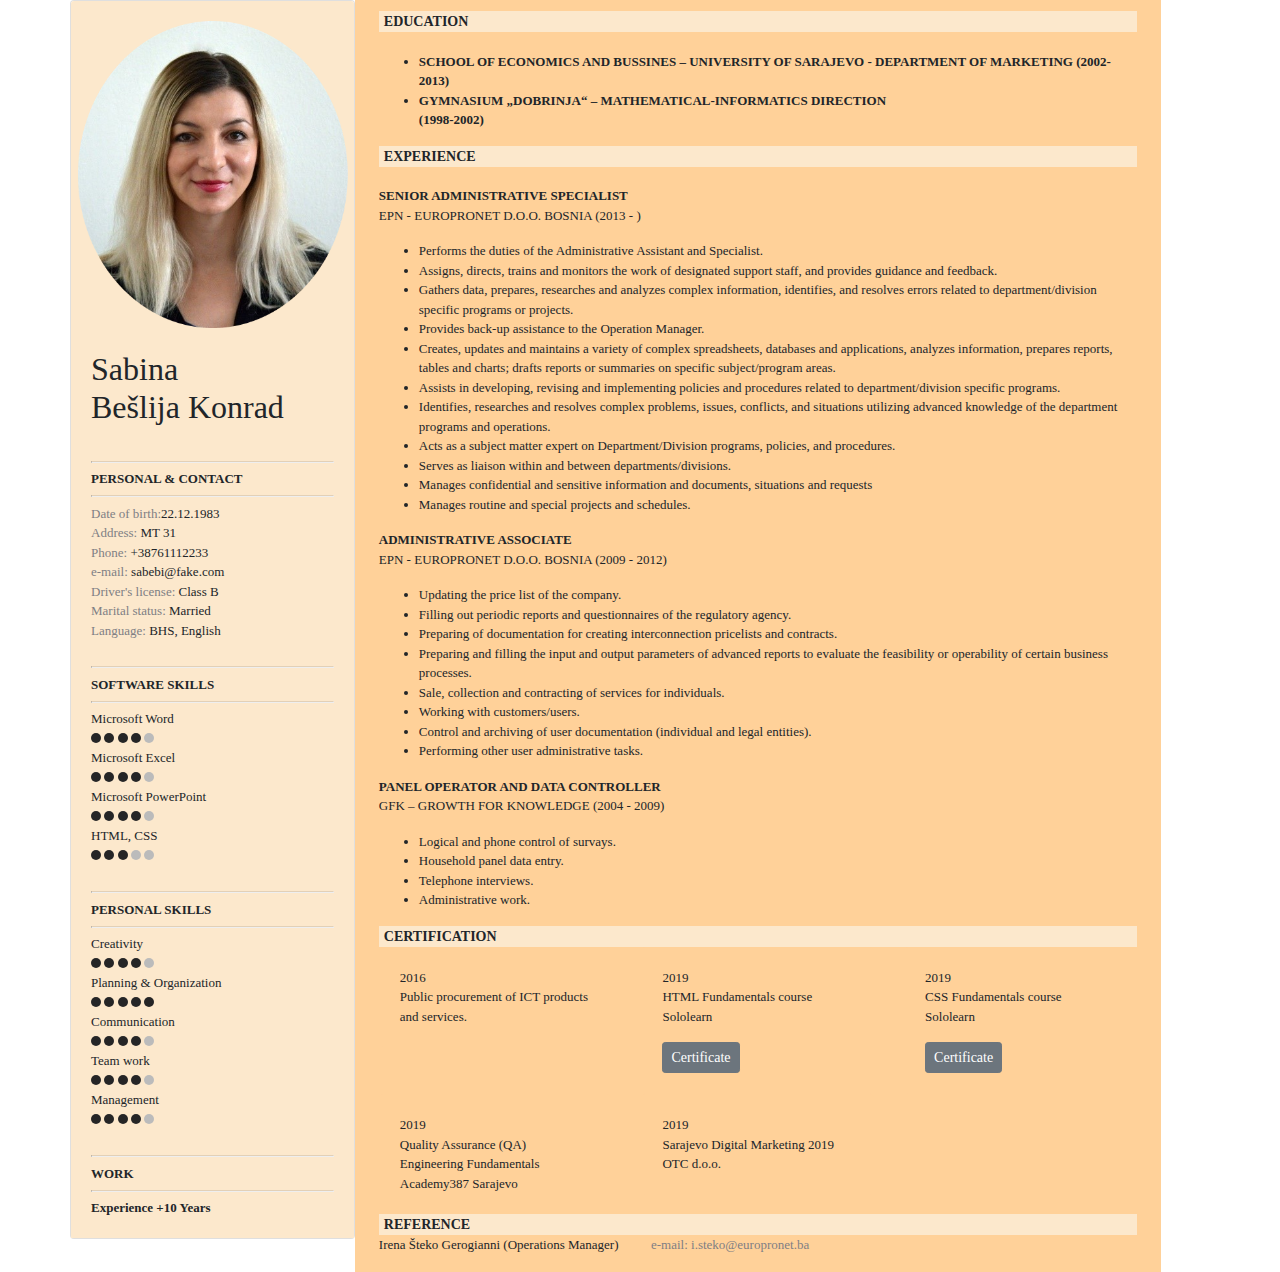
==== bhs.html @ 708a969f "Create bhs.html" ====
<!DOCTYPE html>
<html lang="en">
<html>
<head>
	<link rel="stylesheet" href="https://stackpath.bootstrapcdn.com/bootstrap/4.3.1/css/bootstrap.min.css" integrity="sha384-ggOyR0iXCbMQv3Xipma34MD+dH/1fQ784/j6cY/iJTQUOhcWr7x9JvoRxT2MZw1T" crossorigin="anonymous">
	<link rel="stylesheet" href="style.css">
	<title>Sabina CV</title>

<meta charset="utf-8">
<meta name="viewport" content="width=device-width, initial-scale=1, shrink-to-fit=no">


</head>
<body>
<div class="container">
 <div class="row" >
   	<div class="col-3 paddingrem">
  		<div class="card">
  			<img src="resources/sabina1.png" class="card-img-top bgcolor2" alt="...">
  	<div class="card-body bgcolor2">
    	<h2>Sabina<br> Bešlija Konrad</h2>
    	<br>
    		<hr>
    		<b>PERSONAL & CONTACT</b>
    		<hr>
    	    	<span>Date of birth:</span>22.12.1983<br><span>Address:</span> MT 31<br><span> Phone:</span> +38761112233<br><span>e-mail:</span>	sabebi@fake.com<br> <span>Driver's license:</span> Class B<br> <span>Marital status:</span> Married <br> <span>Language:</span> BHS, English
    <div>
    	<br><hr><b>SOFTWARE SKILLS</b> <hr>
    		Microsoft Word <br>
			<span class="dot dotfull"></span>
			<span class="dot dotfull"></span>
			<span class="dot dotfull"></span>
			<span class="dot dotfull"></span>
			<span class="dot"></span><br>
			Microsoft Excel <br>
			<span class="dot dotfull"></span>
			<span class="dot dotfull"></span>
			<span class="dot dotfull"></span>
			<span class="dot dotfull"></span>
			<span class="dot"></span><br>
			Microsoft PowerPoint <br>
			<span class="dot dotfull"></span>
			<span class="dot dotfull"></span>
			<span class="dot dotfull"></span>
			<span class="dot dotfull"></span>
			<span class="dot"></span><br>
			HTML, CSS <br>
			<span class="dot dotfull"></span>
			<span class="dot dotfull"></span>
			<span class="dot dotfull"></span>
			<span class="dot"></span>
			<span class="dot"></span><br>
	</div>
	    <div>
    	<br><hr><b>PERSONAL SKILLS</b> <hr>
    		Creativity <br>
			<span class="dot dotfull"></span>
			<span class="dot dotfull"></span>
			<span class="dot dotfull"></span>
			<span class="dot dotfull"></span>
			<span class="dot"></span><br>
			Planning & Organization <br>
			<span class="dot dotfull"></span>
			<span class="dot dotfull"></span>
			<span class="dot dotfull"></span>
			<span class="dot dotfull"></span>
			<span class="dot dotfull"></span><br>
			Communication <br>
			<span class="dot dotfull"></span>
			<span class="dot dotfull"></span>
			<span class="dot dotfull"></span>
			<span class="dot dotfull"></span>
			<span class="dot"></span><br>
			Team work<br>
			<span class="dot dotfull"></span>
			<span class="dot dotfull"></span>
			<span class="dot dotfull"></span>
			<span class="dot dotfull"></span>
			<span class="dot"></span><br>
			Management <br>
			<span class="dot dotfull"></span>
			<span class="dot dotfull"></span>
			<span class="dot dotfull"></span>
			<span class="dot dotfull"></span>
			<span class="dot"></span><br>
	</div>

	 <div>
    	<br><hr><b>WORK</b> <hr>
    		<b>Experience +10 Years</b><br></div>
  	</div>
	</div>
 	</div>
	<div class="col-1-5 bgcolor"></div>
	<div class="col-8 paddingrem bgcolor">
  		<div class="card cardstyle top-buffer">
	 		<div class="bgcolor2 font1">EDUCATION</div>
	  		<div class="cardstyle liststyle">
	  			<br>
	  			<ul>
	  				<li>SCHOOL OF ECONOMICS AND BUSSINES – UNIVERSITY OF SARAJEVO - DEPARTMENT OF MARKETING (2002-2013)</li>
	     			<li>GYMNASIUM „DOBRINJA“ – MATHEMATICAL-INFORMATICS DIRECTION <br>(1998-2002)</li>
	     		</ul> 
			</div>
			
			<div class="bgcolor2 font1">EXPERIENCE</div>
	  		<div class="cardstyle"><br>
	     	<p class="liststyle2"><b>SENIOR ADMINISTRATIVE SPECIALIST</b><br>EPN -  EUROPRONET D.O.O. BOSNIA (2013 - )</p> 
	     		<ul>
	     			<li>Performs the duties of the Administrative Assistant and Specialist.</li> 
	     			<li>Assigns, directs, trains and monitors the work of designated support staff, and provides guidance and feedback.</li>
	     			<li>Gathers data, prepares, researches and analyzes complex information, identifies, and resolves errors related to department/division specific programs or projects.</li>
	     			<li>Provides back-up assistance to the Operation Manager.</li>
	     			<li>Creates, updates and maintains a variety of complex spreadsheets, databases and applications, analyzes information, prepares reports, tables and charts; drafts reports or summaries on specific subject/program areas.</li>
	     			<li>Assists in developing, revising and implementing policies and procedures related to department/division specific programs.</li>
	     			<li>Identifies, researches and resolves complex problems, issues, conflicts, and situations utilizing advanced knowledge of the department programs and operations.</li>
	     			<li>Acts as a subject matter expert on Department/Division programs, policies, and procedures.</li>
	     			<li>Serves as liaison within and between departments/divisions.</li>
	     			<li>Manages confidential and sensitive information and documents, situations and requests</li>
	     			<li>Manages routine and special projects and schedules.</li> 
	     		</ul>

	     	<p class="liststyle2"><b>ADMINISTRATIVE ASSOCIATE</b><br>EPN -  EUROPRONET D.O.O. BOSNIA (2009 - 2012) </p> 
	     		<ul>
	     			<li>Updating the price list of the company.</li> 
	     			<li>Filling out periodic reports and questionnaires of the regulatory agency.</li>
	     			<li>Preparing of documentation for creating interconnection pricelists and contracts.</li>
	     			<li>Preparing and filling the input and output parameters of advanced reports to evaluate the feasibility or operability of certain business processes.</li>
	     			<li>Sale, collection and contracting of services for individuals.</li>
	     			<li>Working with customers/users.</li>
	     			<li>Control and archiving of user documentation (individual and legal entities).</li>
	     			<li>Performing other user administrative tasks.</li>
	     		</ul>
	     	
	     	<p class="liststyle2"><b>PANEL OPERATOR AND DATA CONTROLLER</b><br>GFK – GROWTH FOR KNOWLEDGE (2004 - 2009) </p> 
	     		<ul>
	     			<li>Logical and phone control of survays.</li> 
	     			<li>Household panel data entry.</li>
	     			<li>Telephone interviews.</li>
	     			<li>Administrative work.</li>
	     		
	     		</ul>		

			</div>
			<div class="bgcolor2 font1">CERTIFICATION</div>
	  		<div class="cardstyle">
					<div class="row">
				  <div class="col-sm-4">
				    <div class="card cardstyle">
				      <div class="card-body">
				        <p class="card-text">2016<br>Public procurement of ICT products and services.</p>
				      </div>
				    </div>
				  </div>
				  <div class="col-sm-4">
				    <div class="card cardstyle">
				      <div class="card-body">
				        <p class="card-text">2019<br>HTML Fundamentals course<br>Sololearn </p>
				        <a href="https://www.sololearn.com/Certificate/1014-13372928/pdf/" class="btn btn-secondary btn-sm">Certificate</a>
				      </div>
				    </div>
				  </div>
				  <div class="col-sm-4">
				    <div class="card cardstyle">
				      <div class="card-body">
				        <p class="card-text">2019 <br>CSS Fundamentals course<br>Sololearn </p>
				        <a href="https://www.sololearn.com/Certificate/1023-13372928/pdf/" class="btn btn-secondary btn-sm">Certificate</a>
				      </div>
				    </div>
				  </div>
				  <div class="col-sm-4">
				    <div class="card cardstyle">
				      <div class="card-body">
				        <p class="card-text">2019 <br>Quality Assurance (QA) Engineering Fundamentals<br>Academy387 Sarajevo</p>
				      </div>
				    </div>
				  </div>
				  <div class="col-sm-4">
				    <div class="card cardstyle">
				      <div class="card-body">
				        <p class="card-text">2019 <br>Sarajevo Digital Marketing 2019<br>OTC d.o.o. </p>
				      </div>
				    </div>
				  </div>
				</div>

				</div>
			<div class="bgcolor2 font1">REFERENCE</div>
	  		<div class="cardstyle">
	  			<P>Irena Šteko Gerogianni (Operations Manager)<span class="tab">e-mail: i.steko@europronet.ba</span></P>
	  		</div>


	     </div>
		</div>
    
<div class="col-1-5 paddingrem" style="background-color: #ffd199">
</div>

    </div>
 </div>


<script src="https://code.jquery.com/jquery-3.3.1.slim.min.js" integrity="sha384-q8i/X+965DzO0rT7abK41JStQIAqVgRVzpbzo5smXKp4YfRvH+8abtTE1Pi6jizo" crossorigin="anonymous"></script>
<script src="https://cdnjs.cloudflare.com/ajax/lib<p>
  <a class="btn btn-primary" data-toggle="collapse" href="#collapseExample" role="button" aria-expanded="false" aria-controls="collapseExample">
    Link with href
  </a>
  <button class="btn btn-primary" type="button" data-toggle="collapse" data-target="#collapseExample" aria-expanded="false" aria-controls="collapseExample">
    Button with data-target
  </button>
</p>
<div class="collapse" id="collapseExample">
  <div class="card card-body">
    Anim pariatur cliche reprehenderit, enim eiusmod high life accusamus terry richardson ad squid. Nihil anim keffiyeh helvetica, craft beer labore wes anderson cred nesciunt sapiente ea proident.
  </div>
</div>s/popper.js/1.14.7/umd/popper.min.js" integrity="sha384-UO2eT0CpHqdSJQ6hJty5KVphtPhzWj9WO1clHTMGa3JDZwrnQq4sF86dIHNDz0W1" crossorigin="anonymous"></script>
<script src="https://stackpath.bootstrapcdn.com/bootstrap/4.3.1/js/bootstrap.min.js" integrity="sha384-JjSmVgyd0p3pXB1rRibZUAYoIIy6OrQ6VrjIEaFf/nJGzIxFDsf4x0xIM+B07jRM" crossorigin="anonymous"></script>
</body>
</html>
---- style.css ----
.leftcard{
	background-color: #ceabbb;

}
.paddingrem{
	padding-right: 0;
	padding-left: 0;
}
.cardstyle{
	border-color: #ffd199;
	/* height: 400; */
	background-color: #ffd199
}

.top-buffer { 
	margin-top:10px; 
}

.bgcolor {
	background-color: #ffd199
}

.bgcolor2{
	background-color: #fce8cc
}

.font1 {
	font-weight: bold;
	font-family: verdana;
	padding-left: 5px;
	font-size: 14px;
}

body {
	font-family: verdana;
	font-size: 13px;
}

.col-1-5{
	width: 2%;
}

.liststyle{
	font-weight: bold;
}
span{
	color:#7f7f84;
}

.dot {
  height: 10px;
  width: 10px;
  background-color: #bbb;
  border-radius: 50%;
  display: inline-block;
}
.dotfull{
	background-color: #252526;
}
hr { 
  display: block;
  margin-top: 0.5em;
  margin-bottom: 0.5em;
  margin-left: auto;
  margin-right: auto;
  border-style: inset;
  border-width: 1px;
} 
img{
	padding: 20px 5px 0px 5px;
}

.tab{
	margin-left: 2.5em;
}

.firsttab{
	margin-right: 1.5em;
}
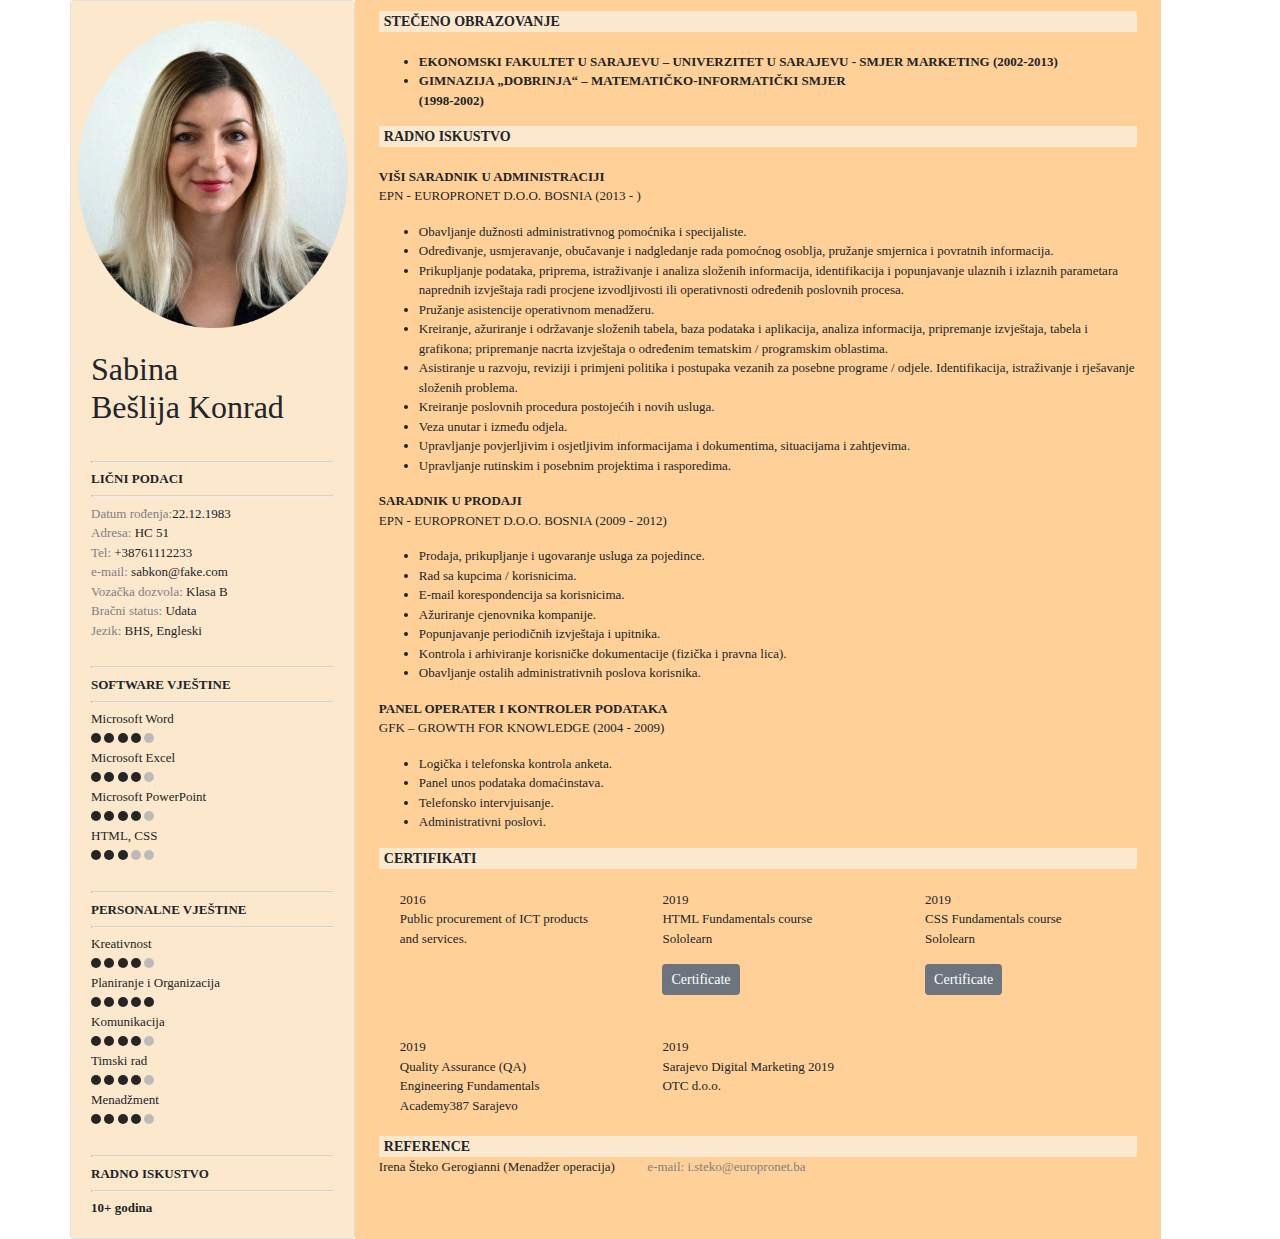
==== commit bbf80683: "update" ====
--- a/bhs.html
+++ b/bhs.html
@@ -1,5 +1,5 @@
 <!DOCTYPE html>
-<html lang="en">
+<html lang="bs">
 <html>
 <head>
 	<link rel="stylesheet" href="https://stackpath.bootstrapcdn.com/bootstrap/4.3.1/css/bootstrap.min.css" integrity="sha384-ggOyR0iXCbMQv3Xipma34MD+dH/1fQ784/j6cY/iJTQUOhcWr7x9JvoRxT2MZw1T" crossorigin="anonymous">
@@ -21,11 +21,11 @@
     	<h2>Sabina<br> Bešlija Konrad</h2>
     	<br>
     		<hr>
-    		<b>PERSONAL & CONTACT</b>
+    		<b>LIČNI PODACI</b>
     		<hr>
-    	    	<span>Date of birth:</span>22.12.1983<br><span>Address:</span> MT 31<br><span> Phone:</span> +38761112233<br><span>e-mail:</span>	sabebi@fake.com<br> <span>Driver's license:</span> Class B<br> <span>Marital status:</span> Married <br> <span>Language:</span> BHS, English
+    	    	<span>Datum rođenja:</span>22.12.1983<br><span>Adresa:</span> HC 51<br><span> Tel:</span> +38761112233<br><span>e-mail:</span>	sabkon@fake.com<br> <span>Vozačka dozvola:</span> Klasa B<br> <span>Bračni status:</span> Udata <br> <span>Jezik:</span> BHS, Engleski
     <div>
-    	<br><hr><b>SOFTWARE SKILLS</b> <hr>
+    	<br><hr><b>SOFTWARE VJEŠTINE</b> <hr>
     		Microsoft Word <br>
 			<span class="dot dotfull"></span>
 			<span class="dot dotfull"></span>
@@ -52,32 +52,32 @@
 			<span class="dot"></span><br>
 	</div>
 	    <div>
-    	<br><hr><b>PERSONAL SKILLS</b> <hr>
-    		Creativity <br>
-			<span class="dot dotfull"></span>
-			<span class="dot dotfull"></span>
-			<span class="dot dotfull"></span>
-			<span class="dot dotfull"></span>
-			<span class="dot"></span><br>
-			Planning & Organization <br>
+    	<br><hr><b>PERSONALNE VJEŠTINE</b> <hr>
+    		Kreativnost <br>
+			<span class="dot dotfull"></span>
+			<span class="dot dotfull"></span>
+			<span class="dot dotfull"></span>
+			<span class="dot dotfull"></span>
+			<span class="dot"></span><br>
+			Planiranje i Organizacija <br>
 			<span class="dot dotfull"></span>
 			<span class="dot dotfull"></span>
 			<span class="dot dotfull"></span>
 			<span class="dot dotfull"></span>
 			<span class="dot dotfull"></span><br>
-			Communication <br>
-			<span class="dot dotfull"></span>
-			<span class="dot dotfull"></span>
-			<span class="dot dotfull"></span>
-			<span class="dot dotfull"></span>
-			<span class="dot"></span><br>
-			Team work<br>
-			<span class="dot dotfull"></span>
-			<span class="dot dotfull"></span>
-			<span class="dot dotfull"></span>
-			<span class="dot dotfull"></span>
-			<span class="dot"></span><br>
-			Management <br>
+			Komunikacija <br>
+			<span class="dot dotfull"></span>
+			<span class="dot dotfull"></span>
+			<span class="dot dotfull"></span>
+			<span class="dot dotfull"></span>
+			<span class="dot"></span><br>
+			Timski rad<br>
+			<span class="dot dotfull"></span>
+			<span class="dot dotfull"></span>
+			<span class="dot dotfull"></span>
+			<span class="dot dotfull"></span>
+			<span class="dot"></span><br>
+			Menadžment <br>
 			<span class="dot dotfull"></span>
 			<span class="dot dotfull"></span>
 			<span class="dot dotfull"></span>
@@ -86,63 +86,61 @@
 	</div>
 
 	 <div>
-    	<br><hr><b>WORK</b> <hr>
-    		<b>Experience +10 Years</b><br></div>
+    	<br><hr><b>RADNO ISKUSTVO</b> <hr>
+    		<b>10+ godina</b><br></div>
   	</div>
 	</div>
  	</div>
 	<div class="col-1-5 bgcolor"></div>
 	<div class="col-8 paddingrem bgcolor">
   		<div class="card cardstyle top-buffer">
-	 		<div class="bgcolor2 font1">EDUCATION</div>
+	 		<div class="bgcolor2 font1">STEČENO OBRAZOVANJE</div>
 	  		<div class="cardstyle liststyle">
 	  			<br>
 	  			<ul>
-	  				<li>SCHOOL OF ECONOMICS AND BUSSINES – UNIVERSITY OF SARAJEVO - DEPARTMENT OF MARKETING (2002-2013)</li>
-	     			<li>GYMNASIUM „DOBRINJA“ – MATHEMATICAL-INFORMATICS DIRECTION <br>(1998-2002)</li>
+	  				<li>EKONOMSKI FAKULTET U SARAJEVU – UNIVERZITET U SARAJEVU - SMJER MARKETING (2002-2013)</li>
+	     			<li>GIMNAZIJA „DOBRINJA“ – MATEMATIČKO-INFORMATIČKI SMJER <br>(1998-2002)</li>
 	     		</ul> 
 			</div>
 			
-			<div class="bgcolor2 font1">EXPERIENCE</div>
+			<div class="bgcolor2 font1">RADNO ISKUSTVO</div>
 	  		<div class="cardstyle"><br>
-	     	<p class="liststyle2"><b>SENIOR ADMINISTRATIVE SPECIALIST</b><br>EPN -  EUROPRONET D.O.O. BOSNIA (2013 - )</p> 
+	     	<p class="liststyle2"><b>VIŠI SARADNIK U ADMINISTRACIJI</b><br>EPN -  EUROPRONET D.O.O. BOSNIA (2013 - )</p> 
 	     		<ul>
-	     			<li>Performs the duties of the Administrative Assistant and Specialist.</li> 
-	     			<li>Assigns, directs, trains and monitors the work of designated support staff, and provides guidance and feedback.</li>
-	     			<li>Gathers data, prepares, researches and analyzes complex information, identifies, and resolves errors related to department/division specific programs or projects.</li>
-	     			<li>Provides back-up assistance to the Operation Manager.</li>
-	     			<li>Creates, updates and maintains a variety of complex spreadsheets, databases and applications, analyzes information, prepares reports, tables and charts; drafts reports or summaries on specific subject/program areas.</li>
-	     			<li>Assists in developing, revising and implementing policies and procedures related to department/division specific programs.</li>
-	     			<li>Identifies, researches and resolves complex problems, issues, conflicts, and situations utilizing advanced knowledge of the department programs and operations.</li>
-	     			<li>Acts as a subject matter expert on Department/Division programs, policies, and procedures.</li>
-	     			<li>Serves as liaison within and between departments/divisions.</li>
-	     			<li>Manages confidential and sensitive information and documents, situations and requests</li>
-	     			<li>Manages routine and special projects and schedules.</li> 
+	     			<li>Obavljanje dužnosti administrativnog pomoćnika i specijaliste.</li> 
+	     			<li>Određivanje, usmjeravanje, obučavanje i nadgledanje rada pomoćnog osoblja, pružanje smjernica i povratnih informacija.</li>
+	     			<li>Prikupljanje podataka, priprema, istraživanje i analiza složenih informacija, identifikacija i popunjavanje ulaznih i izlaznih parametara naprednih izvještaja radi procjene izvodljivosti ili operativnosti određenih poslovnih procesa.</li>
+	     			<li>Pružanje asistencije operativnom menadžeru.</li>
+	     			<li>Kreiranje, ažuriranje i održavanje složenih tabela, baza podataka i aplikacija, analiza informacija, pripremanje izvještaja, tabela i grafikona; pripremanje nacrta izvještaja o određenim tematskim / programskim oblastima.</li>
+	     			<li>Asistiranje u razvoju, reviziji i primjeni politika i postupaka vezanih za posebne programe / odjele. Identifikacija, istraživanje i rješavanje složenih problema.</li>
+	     			<li>Kreiranje poslovnih procedura postojećih i novih usluga.</li>
+	     			<li>Veza unutar i između odjela.</li>
+	     			<li>Upravljanje povjerljivim i osjetljivim informacijama i dokumentima, situacijama i zahtjevima.</li>
+	     			<li>Upravljanje rutinskim i posebnim projektima i rasporedima.</li>
 	     		</ul>
 
-	     	<p class="liststyle2"><b>ADMINISTRATIVE ASSOCIATE</b><br>EPN -  EUROPRONET D.O.O. BOSNIA (2009 - 2012) </p> 
+	     	<p class="liststyle2"><b>SARADNIK U PRODAJI</b><br>EPN -  EUROPRONET D.O.O. BOSNIA (2009 - 2012) </p> 
 	     		<ul>
-	     			<li>Updating the price list of the company.</li> 
-	     			<li>Filling out periodic reports and questionnaires of the regulatory agency.</li>
-	     			<li>Preparing of documentation for creating interconnection pricelists and contracts.</li>
-	     			<li>Preparing and filling the input and output parameters of advanced reports to evaluate the feasibility or operability of certain business processes.</li>
-	     			<li>Sale, collection and contracting of services for individuals.</li>
-	     			<li>Working with customers/users.</li>
-	     			<li>Control and archiving of user documentation (individual and legal entities).</li>
-	     			<li>Performing other user administrative tasks.</li>
+	     			<li>Prodaja, prikupljanje i ugovaranje usluga za pojedince.</li> 
+	     			<li>Rad sa kupcima / korisnicima.</li>
+	     			<li>E-mail korespondencija sa korisnicima.</li>
+	     			<li>Ažuriranje cjenovnika kompanije.</li>
+	     			<li>Popunjavanje periodičnih izvještaja i upitnika.</li>
+	     			<li>Kontrola i arhiviranje korisničke dokumentacije (fizička i pravna lica).</li>
+	     			<li>Obavljanje ostalih administrativnih poslova korisnika.</li>
 	     		</ul>
 	     	
-	     	<p class="liststyle2"><b>PANEL OPERATOR AND DATA CONTROLLER</b><br>GFK – GROWTH FOR KNOWLEDGE (2004 - 2009) </p> 
+	     	<p class="liststyle2"><b>PANEL OPERATER I KONTROLER PODATAKA</b><br>GFK – GROWTH FOR KNOWLEDGE (2004 - 2009) </p> 
 	     		<ul>
-	     			<li>Logical and phone control of survays.</li> 
-	     			<li>Household panel data entry.</li>
-	     			<li>Telephone interviews.</li>
-	     			<li>Administrative work.</li>
+	     			<li>Logička i telefonska kontrola anketa.</li> 
+	     			<li>Panel unos podataka domaćinstava.</li>
+	     			<li>Telefonsko intervjuisanje.</li>
+	     			<li>Administrativni poslovi.</li>
 	     		
 	     		</ul>		
 
 			</div>
-			<div class="bgcolor2 font1">CERTIFICATION</div>
+			<div class="bgcolor2 font1">CERTIFIKATI</div>
 	  		<div class="cardstyle">
 					<div class="row">
 				  <div class="col-sm-4">
@@ -187,7 +185,7 @@
 				</div>
 			<div class="bgcolor2 font1">REFERENCE</div>
 	  		<div class="cardstyle">
-	  			<P>Irena Šteko Gerogianni (Operations Manager)<span class="tab">e-mail: i.steko@europronet.ba</span></P>
+	  			<P>Irena Šteko Gerogianni (Menadžer operacija)<span class="tab">e-mail: i.steko@europronet.ba</span></P>
 	  		</div>
 
 
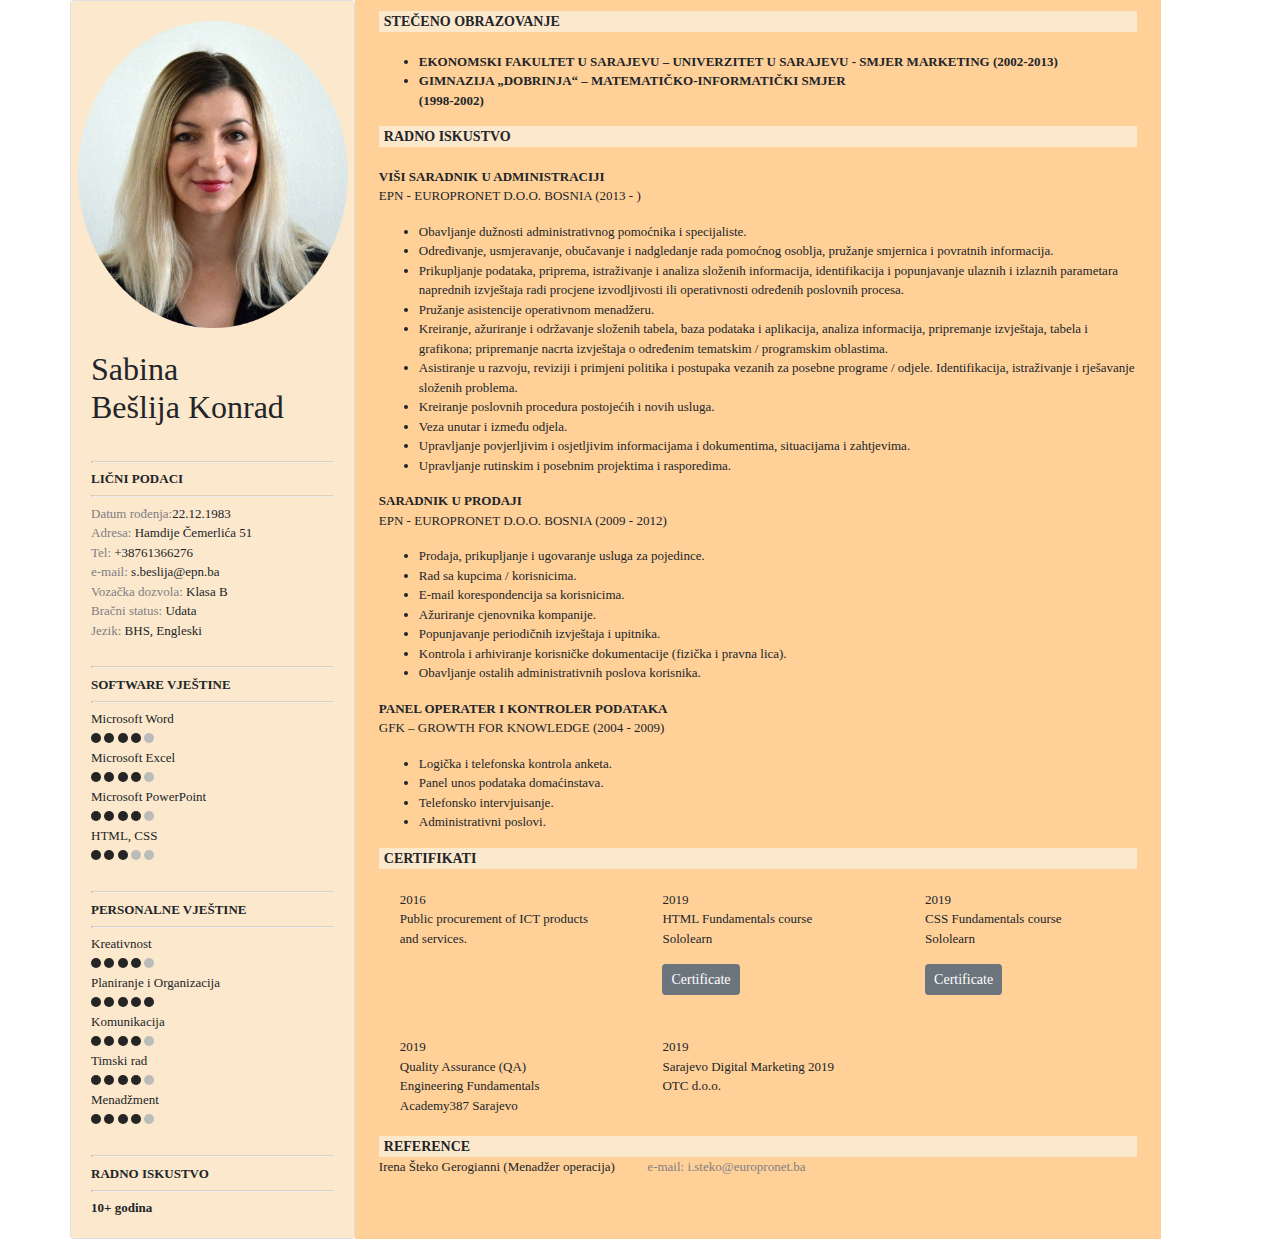
==== commit 9046e927: "update" ====
--- a/bhs.html
+++ b/bhs.html
@@ -23,7 +23,7 @@
     		<hr>
     		<b>LIČNI PODACI</b>
     		<hr>
-    	    	<span>Datum rođenja:</span>22.12.1983<br><span>Adresa:</span> HC 51<br><span> Tel:</span> +38761112233<br><span>e-mail:</span>	sabkon@fake.com<br> <span>Vozačka dozvola:</span> Klasa B<br> <span>Bračni status:</span> Udata <br> <span>Jezik:</span> BHS, Engleski
+    	    	<span>Datum rođenja:</span>22.12.1983<br><span>Adresa:</span> Hamdije Čemerlića 51<br><span> Tel:</span> +38761366276<br><span>e-mail:</span> s.beslija@epn.ba<br> <span>Vozačka dozvola:</span> Klasa B<br> <span>Bračni status:</span> Udata <br> <span>Jezik:</span> BHS, Engleski
     <div>
     	<br><hr><b>SOFTWARE VJEŠTINE</b> <hr>
     		Microsoft Word <br>
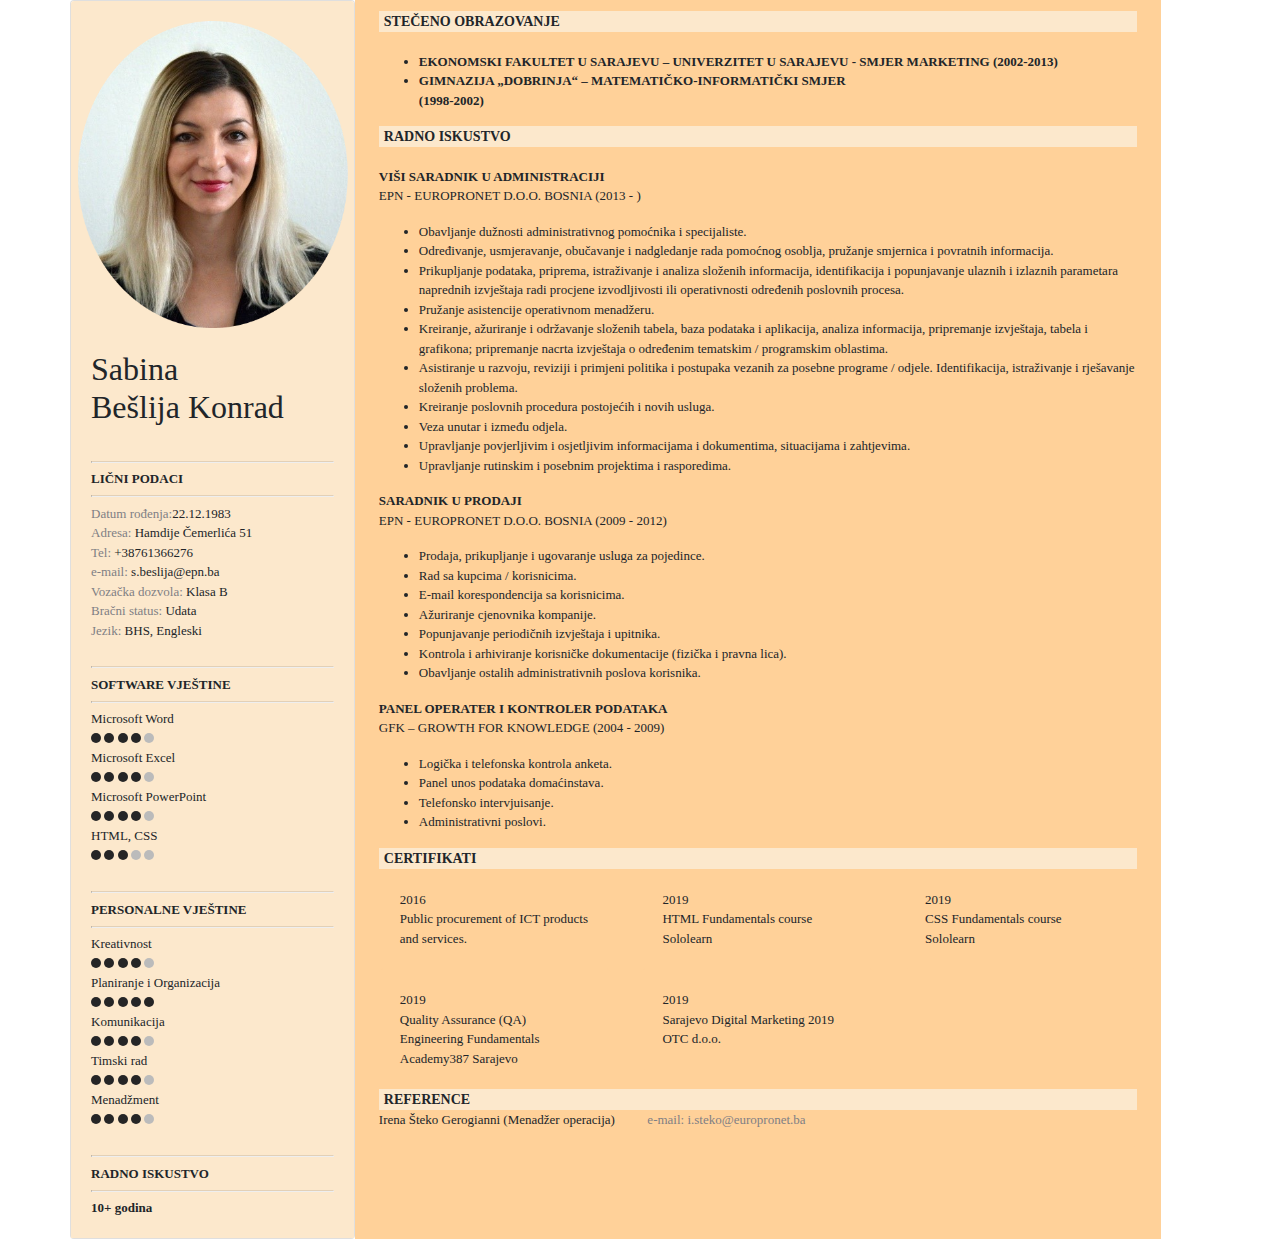
==== commit ca768004: "novi update" ====
--- a/bhs.html
+++ b/bhs.html
@@ -23,7 +23,7 @@
     		<hr>
     		<b>LIČNI PODACI</b>
     		<hr>
-    	    	<span>Datum rođenja:</span>22.12.1983<br><span>Adresa:</span> Hamdije Čemerlića 51<br><span> Tel:</span> +38761366276<br><span>e-mail:</span> s.beslija@epn.ba<br> <span>Vozačka dozvola:</span> Klasa B<br> <span>Bračni status:</span> Udata <br> <span>Jezik:</span> BHS, Engleski
+    	    	<span>Datum rođenja:</span>22.12.1983<br><span>Adresa:</span> Hamdije Čemerlića 51<br><span> Tel:</span> +38761366276<br><span>e-mail:</span> s.beslija@epn.ba<br> <span>Vozačka dozvola:</span> Klasa B<br> <span>Bračni status:</span> Udata <br> <span>Jezik:</span> BHS, Engleski 
     <div>
     	<br><hr><b>SOFTWARE VJEŠTINE</b> <hr>
     		Microsoft Word <br>
@@ -154,7 +154,6 @@
 				    <div class="card cardstyle">
 				      <div class="card-body">
 				        <p class="card-text">2019<br>HTML Fundamentals course<br>Sololearn </p>
-				        <a href="https://www.sololearn.com/Certificate/1014-13372928/pdf/" class="btn btn-secondary btn-sm">Certificate</a>
 				      </div>
 				    </div>
 				  </div>
@@ -162,7 +161,6 @@
 				    <div class="card cardstyle">
 				      <div class="card-body">
 				        <p class="card-text">2019 <br>CSS Fundamentals course<br>Sololearn </p>
-				        <a href="https://www.sololearn.com/Certificate/1023-13372928/pdf/" class="btn btn-secondary btn-sm">Certificate</a>
 				      </div>
 				    </div>
 				  </div>
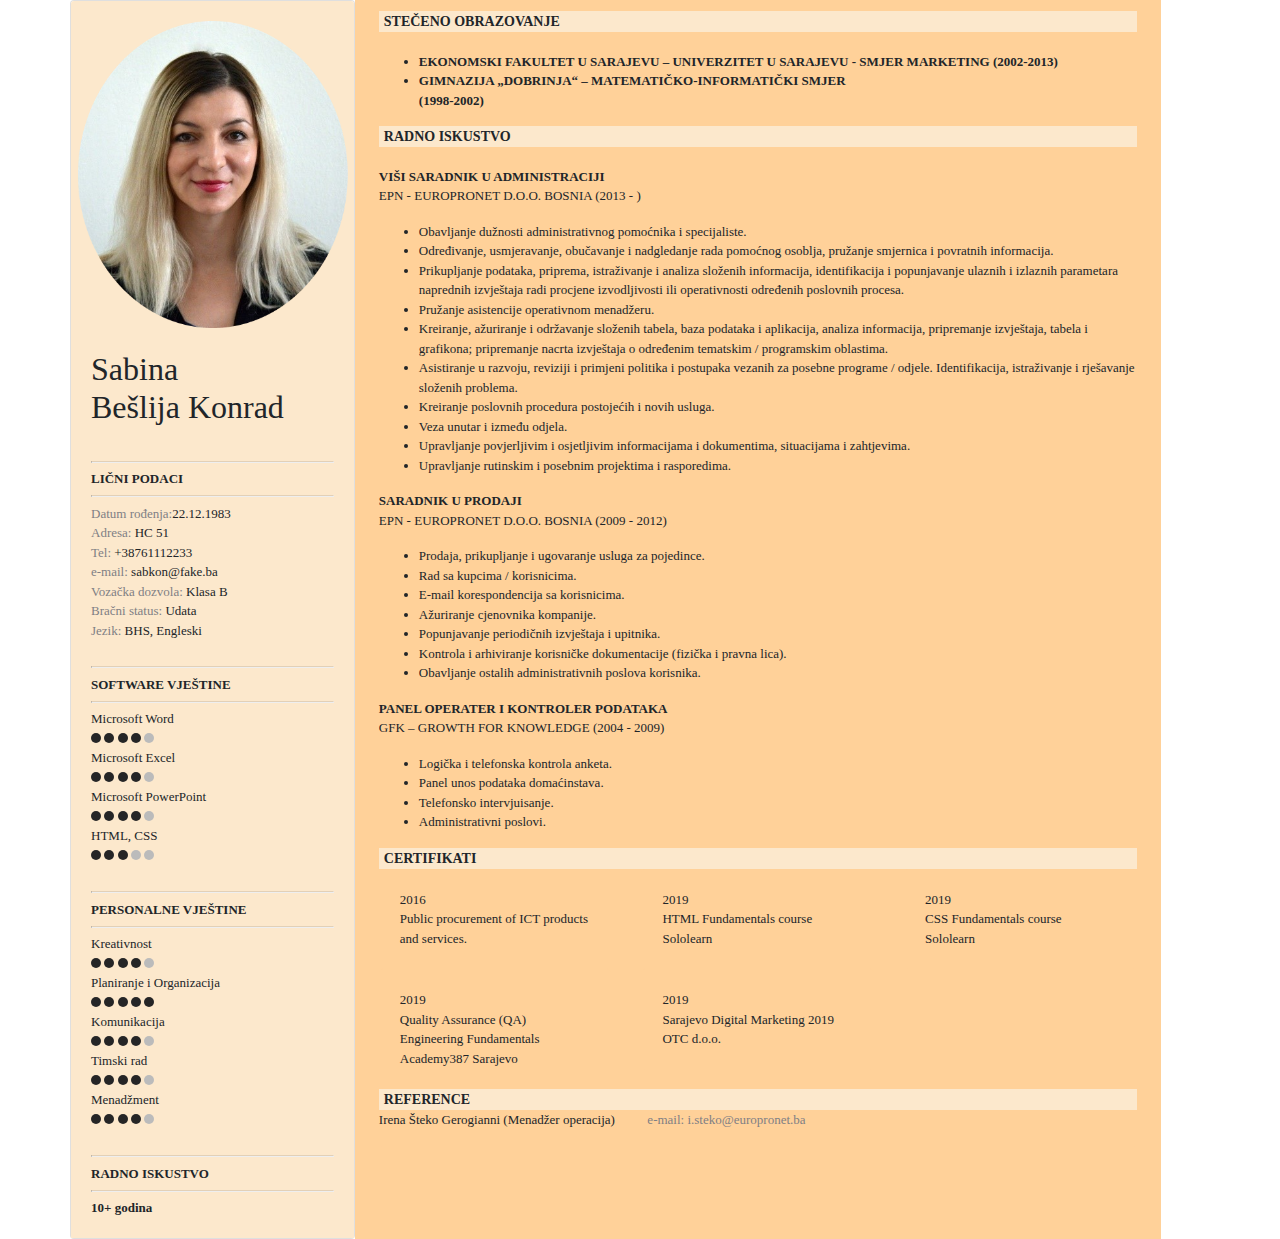
==== commit 02a19cf7: "najnoviji fake" ====
--- a/bhs.html
+++ b/bhs.html
@@ -23,7 +23,7 @@
     		<hr>
     		<b>LIČNI PODACI</b>
     		<hr>
-    	    	<span>Datum rođenja:</span>22.12.1983<br><span>Adresa:</span> Hamdije Čemerlića 51<br><span> Tel:</span> +38761366276<br><span>e-mail:</span> s.beslija@epn.ba<br> <span>Vozačka dozvola:</span> Klasa B<br> <span>Bračni status:</span> Udata <br> <span>Jezik:</span> BHS, Engleski 
+    	    	<span>Datum rođenja:</span>22.12.1983<br><span>Adresa:</span> HC 51<br><span> Tel:</span> +38761112233<br><span>e-mail:</span> sabkon@fake.ba<br> <span>Vozačka dozvola:</span> Klasa B<br> <span>Bračni status:</span> Udata <br> <span>Jezik:</span> BHS, Engleski 
     <div>
     	<br><hr><b>SOFTWARE VJEŠTINE</b> <hr>
     		Microsoft Word <br>
